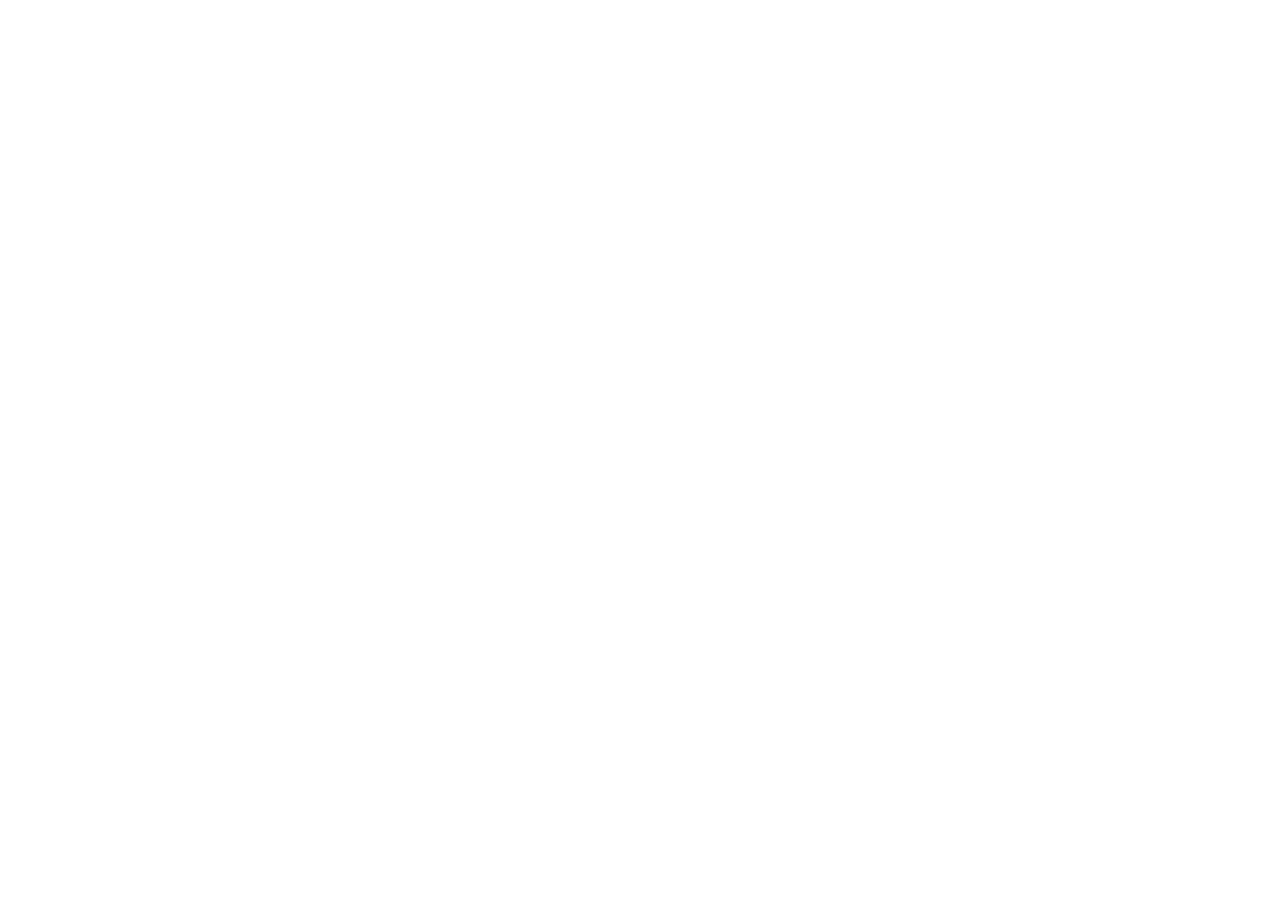
==== src/index.html @ 9cf63f3c "start" ====
<!DOCTYPE html>
<html lang="en">
<head>
    <meta charset="UTF-8">
    <meta name="viewport" content="width=device-width, initial-scale=1.0">
    <title>Document</title>
</head>
<body>
    
</body>
</html>
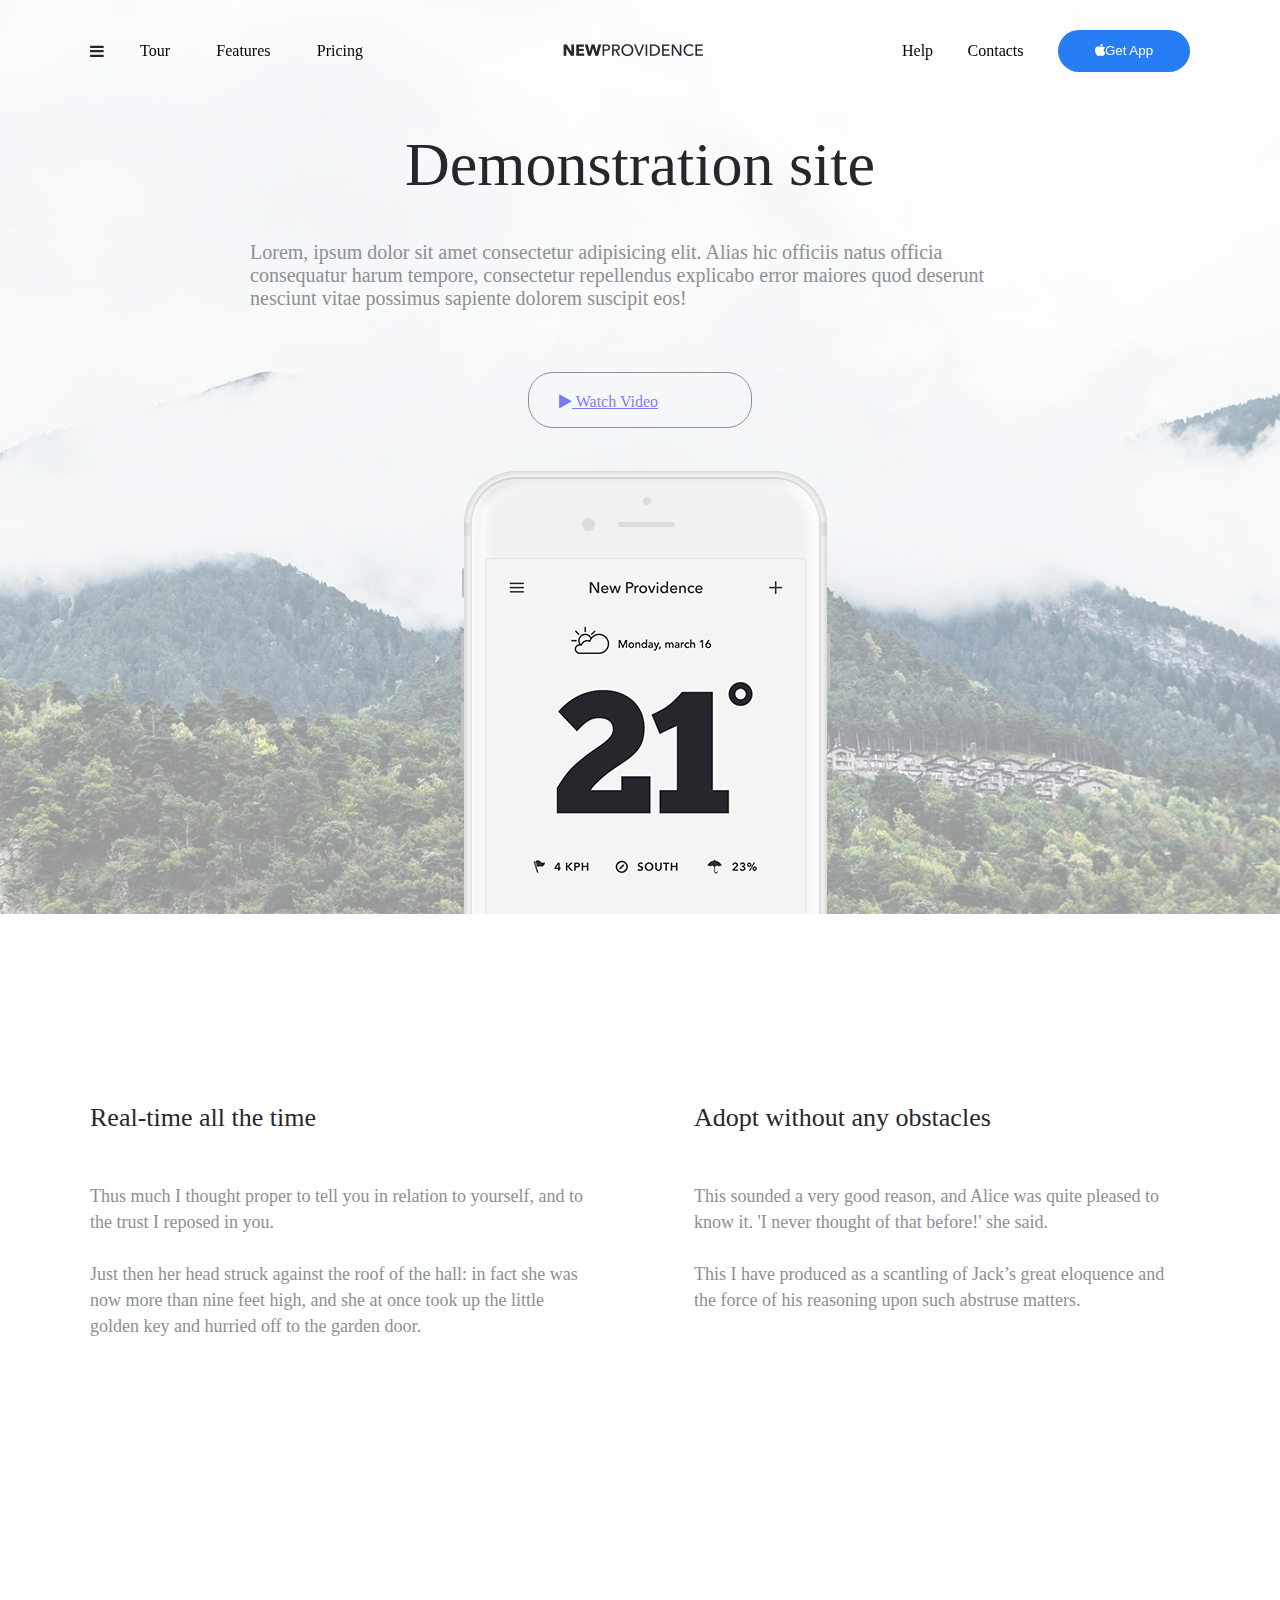
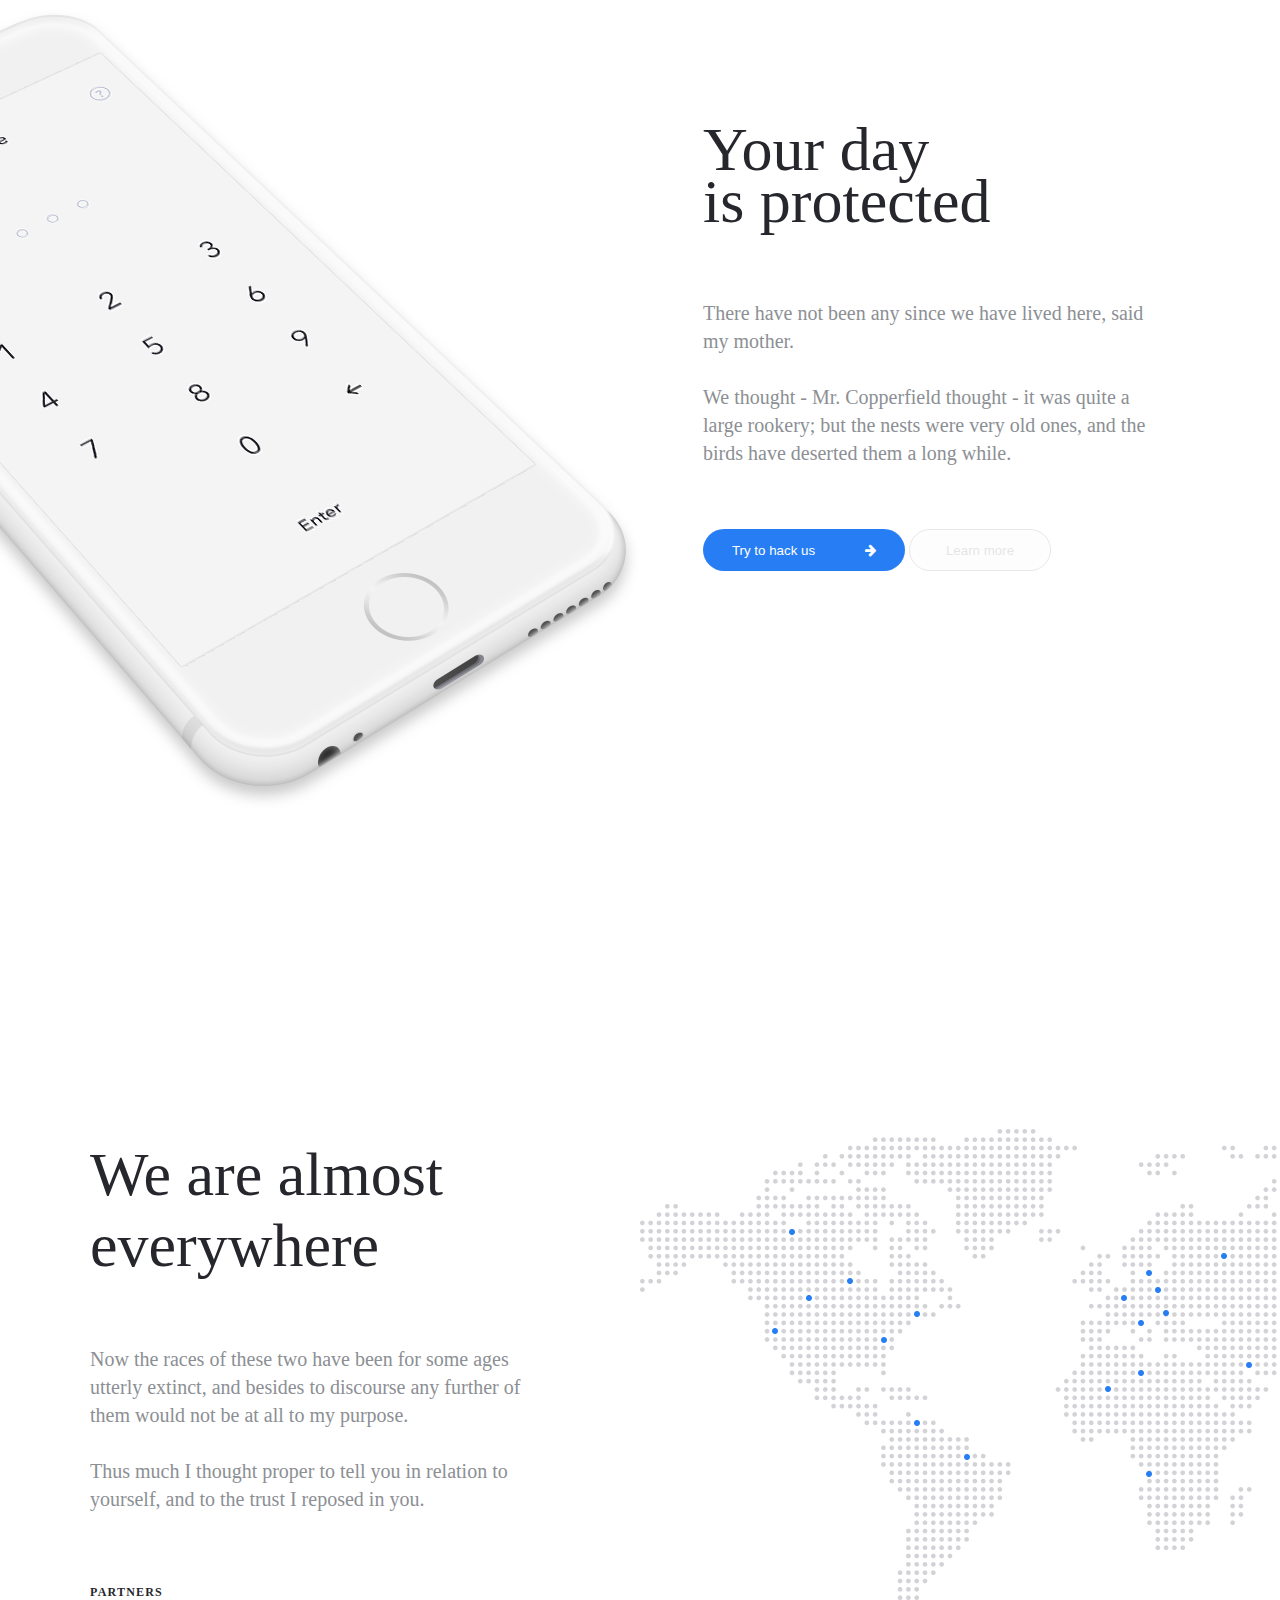
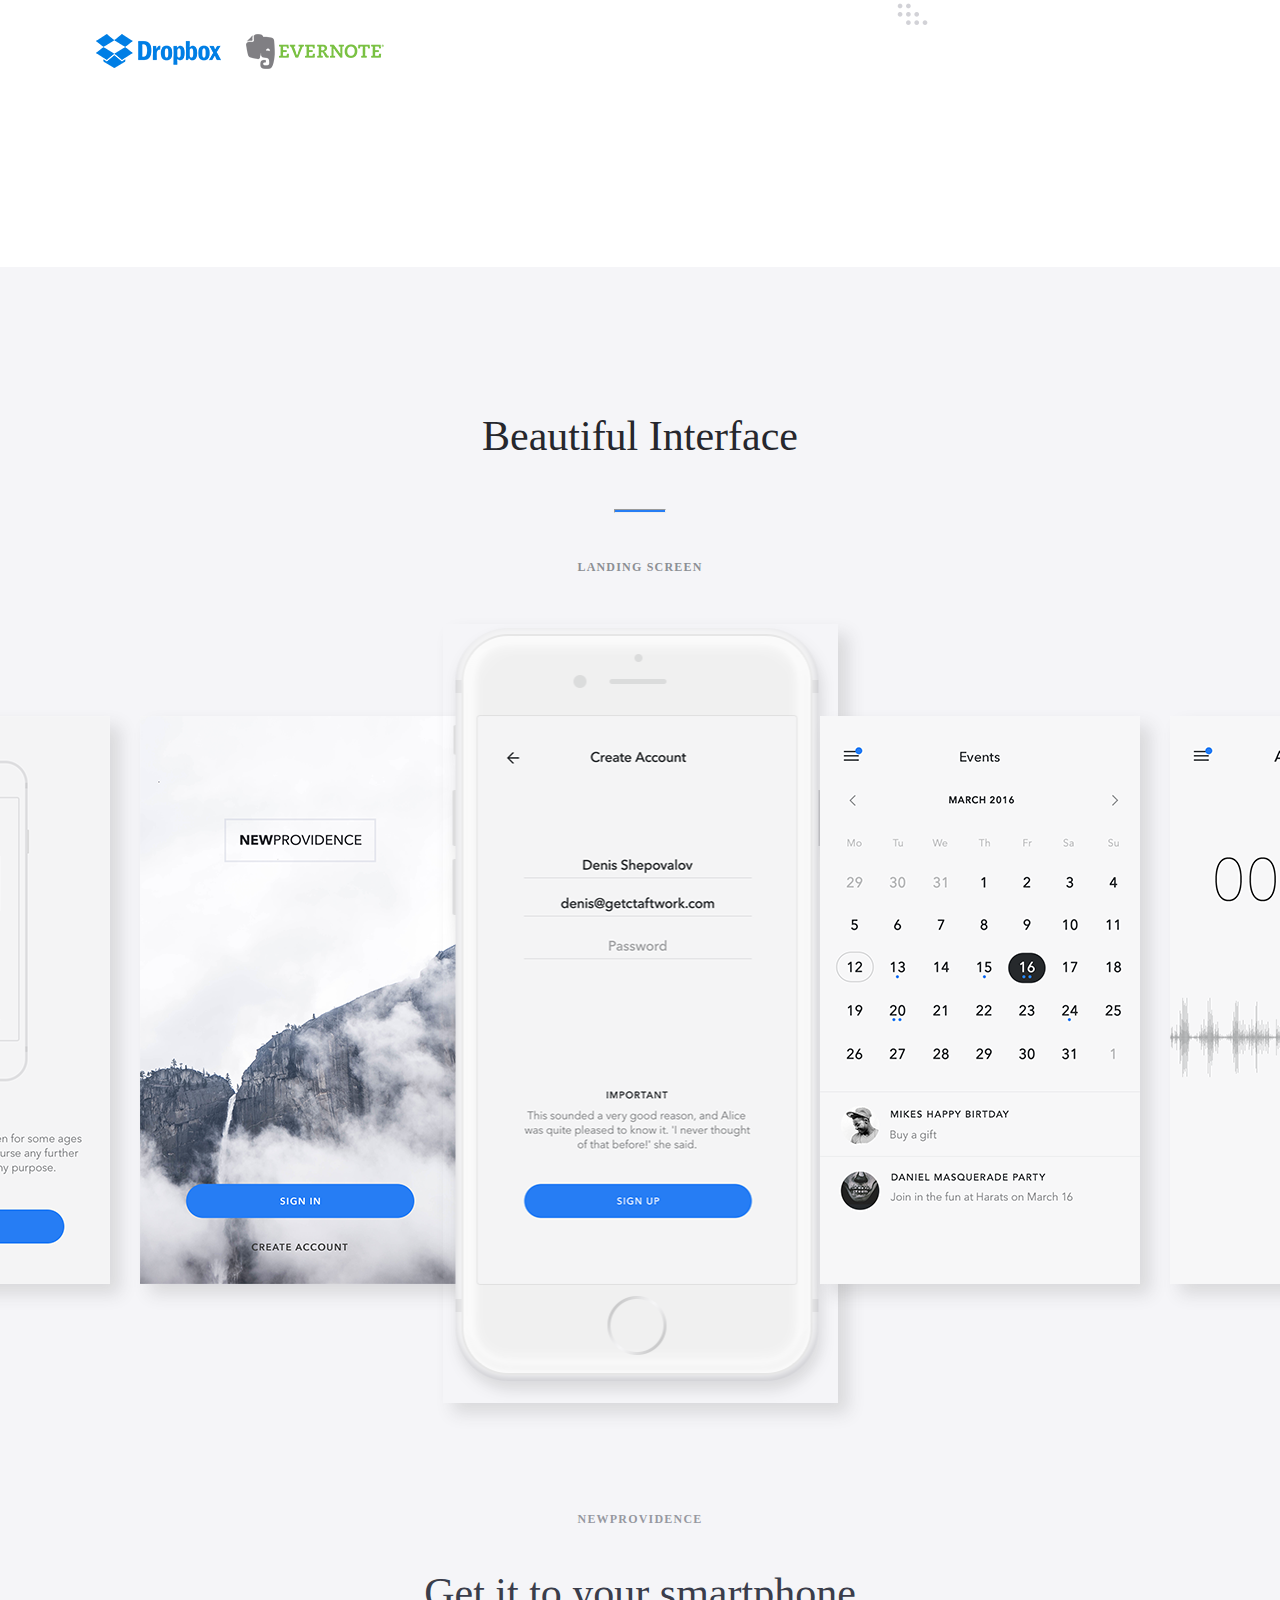
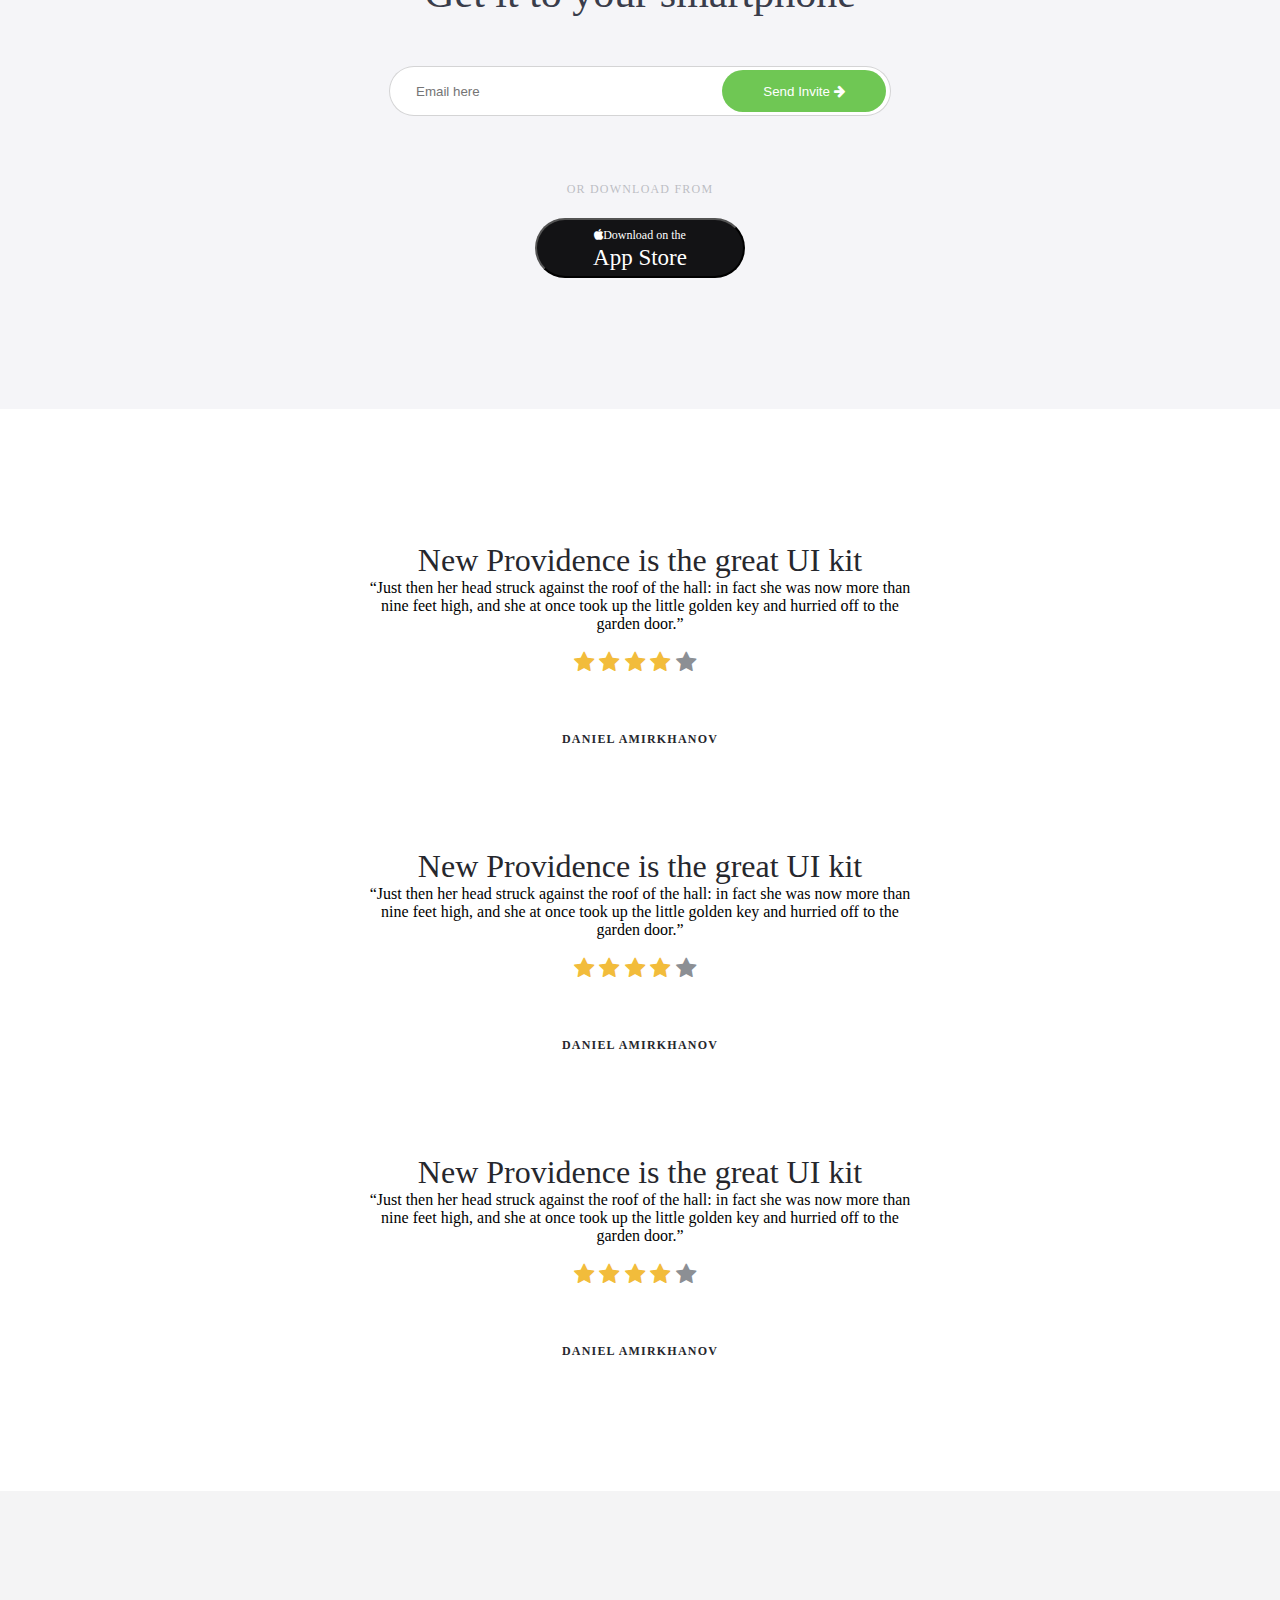
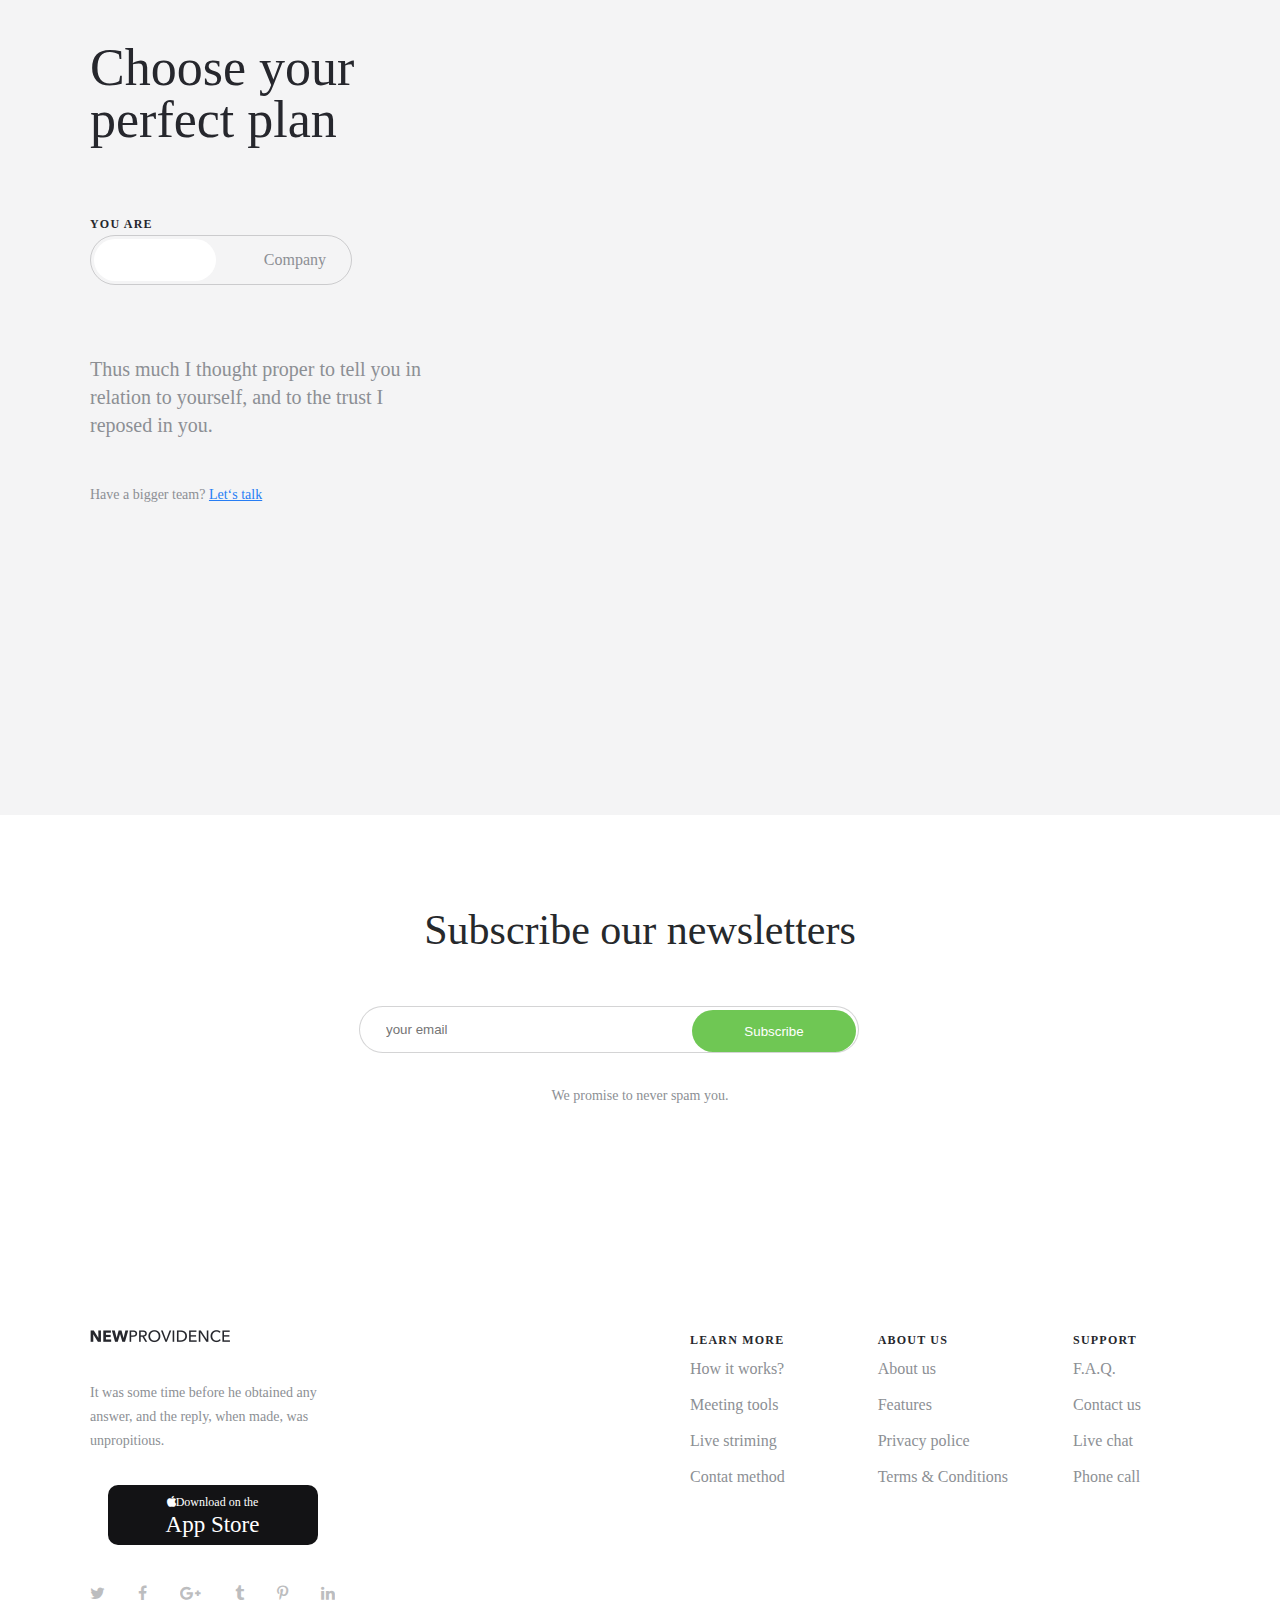
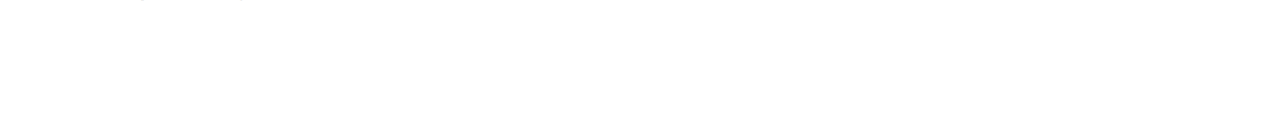
==== commit c35767c2: "final withot adaptation" ====
--- a/src/index.html
+++ b/src/index.html
@@ -4,8 +4,332 @@
     <meta charset="UTF-8">
     <meta name="viewport" content="width=device-width, initial-scale=1.0">
     <title>Document</title>
+    <link rel="stylesheet" href="fonts/font-awesome/css/font-awesome.min.css">
+    <link rel="stylesheet" href="css/normalize.css">
+    <link rel="stylesheet" href="css/animate.min.css">
+    <link rel="stylesheet" href="css/slick.css">
+    <!-- <link rel="stylesheet" href="css/slick-theme.css"> -->
+    <link rel="stylesheet" href="https://cdn.linearicons.com/free/1.0.0/icon-font.min.css">
+    <link rel="stylesheet" href="css/style.min.css">
 </head>
 <body>
-    
+<header>
+    <div class="header">
+        <div class="container">
+            <a class="bars" href="#"><i class="fa fa-bars"></i></a>
+            <div class="head">
+                <ul class="head-left">
+                    <li><a href="#">Tour</a></li>
+                    <li><a href="#">Features</a></li>
+                    <li><a href="#">Pricing</a></li>
+                </ul>
+                <img src="images/logo.png" alt="logo" class="logo">
+                <ul class="head-right">
+                    <li><a href="#">Help</a></li>
+                    <li><a href="#">Contacts</a></li>
+                    <button class="button"><i class="fa fa-apple"></i>Get  App</button>
+                </ul>
+            </div>
+            <div class="slide-menu">
+                <a href="#" class="close-menu"><i class="fa fa-times"></i></a>
+                <img src="images/logo-white.png" alt="logo" class="slide-menu-logo">
+                <ul>
+                    <li><a href="#">Tour</a></li>
+                    <li><a href="#">Features</a></li>
+                    <li><a href="#">Pricing</a></li>
+                    <li><a href="#">Help</a></li>
+                    <li><a href="#">Contacts</a></li>
+                    <li><button class="button"><i class="fa fa-apple"></i>Get  App</button></li>
+                </ul>
+                <div class="slide-menu-bottom">
+                    <div class="link-1">Made with love by <a href="#">Craft Work</a></div>
+                    <div class="link-2">Developed by <a href="#">Rui Bogas</a></div>
+                    <ul class="social">
+                        <li><a href="#"><i class="fa fa-twitter"></i></a></li>
+                        <li><a href="#"><i class="fa fa-facebook"></i></a></li>
+                        <li><a href="#"><i class="fa fa-google-plus"></i></a></li>
+                        <li><a href="#"><i class="fa fa-tumblr"></i></a></li>
+                        <li><a href="#"><i class="fa fa-linkedin"></i></a></li>
+                        <li><a href="#"><i class="fa fa-pinterest-p"></i></a></li>
+                    </ul>
+                </div>
+            </div>
+        </div>
+    </div>
+</header>
+<section class="promo">
+    <div class="container">
+        <h1 class="wow fadeInUp">Demonstration site</h1>
+        <p class="wow fadeInUp">Lorem, ipsum dolor sit amet consectetur adipisicing elit. Alias hic officiis natus officia consequatur harum tempore, consectetur repellendus explicabo error maiores quod deserunt nesciunt vitae possimus sapiente dolorem suscipit eos!</p>
+        <a href="https://vimeo.com/74220509" class="promo-button wow fadeInUp lightbox mfp-iframe" data-wow-delay=".3s" data-effect="mfp-zoom-in"><i class="fa fa-play"></i> Watch Video</a>
+        <img src="images/header_iphone.png" alt="iphone" class="iphone wow fadeInUp">
+    </div>
+</section>
+<section class="time">
+    <div class="container">
+        <div class="wrapper">
+            <div class="items wow fadeInUp">
+                <div class="f-icon"><i class="lnr lnr-lock"></i></div>
+                <div class="items-title">Real-time all the time</div>
+                <div class="items-descr">
+                    Thus much I thought proper to tell you in relation to yourself, and to the trust I reposed in you. <br><br>
+                    Just then her head struck against the roof of the hall: in fact she was now more than nine feet high, and she at once took up the little golden key and hurried off to the garden door.
+                </div>
+            </div>
+            <div class="items wow fadeInUp">
+                <div class="f-icon"><i class="lnr lnr-clock"></i></div>
+                <div class="items-title">Adopt without any obstacles</div>
+                <div class="items-descr">
+                    This sounded a very good reason, and Alice was quite pleased to know it. 'I never thought of that before!' she said. <br><br>
+                    This I have produced as a scantling of Jack’s great eloquence and the force of his reasoning upon such abstruse matters.
+                </div>
+            </div>
+        </div>
+    </div>
+</section>
+<section class="protected">
+    <div class="container">
+        <div class="protected-item">
+            <h2>Your day <br>
+                is protected</h2>
+            <div class="protected-item-descr">There have not been any since we have lived here, said my mother. <br><br>
+            We thought - Mr. Copperfield thought - it was quite a large rookery; but the nests were very old ones, and the birds have deserted them a long while.</div>
+            <div class="buttons">
+                <button class="protected-item-button-blue">Try to hack us<i class="fa fa-arrow-right"></i></button>
+                <button class="protected-item-button-trans">Learn more</button>
+            </div>
+        </div>
+        <div class="iphone-left wow fadeInLeft">
+            <img src="images/iphone-feature.png" alt="iphone">
+        </div>
+    </div>
+</section>
+<section class="map">
+    <div class="container">
+        <div class="map-item">
+            <h2>We are almost<br>
+                everywhere</h2>
+            <div class="map-item-descr">
+                Now the races of these two have been for some ages utterly extinct, and besides to discourse any further of them would not be at all to my purpose. <br><br>
+                Thus much I thought proper to tell you in relation to yourself, and to the trust I reposed in you.
+            </div>
+            <div class="title">Partners</div>
+            <div class="map-item-icons">
+                <img src="images/dropbox.png" alt="dropbox">
+                <img src="images/evernote.png" alt="evernote">
+            </div>
+        </div>
+        <div class="map-world wow fadeInRight">
+            <img src="images/map.png" alt="map">
+        </div>
+    </div>
+</section>
+<section class="interface">
+    <h2>Beautiful Interface</h2>
+    <hr>
+    <div class="title">Landing Screen</div>
+    <div class="interface-wrapper wow fadeIn">
+        <img src="images/interface/img-1.png" alt="screen" class="image-1">
+        <img src="images/interface/img-2.png" alt="screen" class="image-2">
+        <img src="images/interface/main-img.png" alt="screen" class="image-3">
+        <img src="images/interface/img-3.png" alt="screen" class="image-4">
+        <img src="images/interface/img-4.png" alt="screen" class="image-5">
+    </div>
+</section>
+<section class="get">
+    <div class="container">
+        <div class="get-title">NewProvidence</div>
+        <h2>Get it to your smartphone</h2>
+        <form action="">
+            <div class="get-form">
+                <input type="email" placeholder="Email here">
+                <button class="get-form-button">Send Invite <i class="fa fa-arrow-right"></i></button>
+            </div>
+        </form>
+        <div class="get-subtitle">or Download From</div>
+        <button class="get-download"><i class="fa fa-apple"></i>Download on the <br><span class="app-store">App Store</span></button>
+    </div>
+</section>
+<div class="carousel">
+    <div class="carousel-inner">
+        <div>
+            <h3>New Providence is the great UI kit</h3>
+            <p>“Just then her head struck against the roof of the hall: in fact she was now more than nine feet high, and she at once took up the little golden key and hurried off to the garden door.”</p>
+            <div class="star-rating">
+                <i class="fa fa-star gold-star"></i>
+                <i class="fa fa-star gold-star"></i>
+                <i class="fa fa-star gold-star"></i>
+                <i class="fa fa-star gold-star"></i>
+                <i class="fa fa-star"></i>
+            </div>
+            <p class="customer-name">Daniel Amirkhanov</p>           
+        </div>
+        <div>
+            <h3>New Providence is the great UI kit</h3>
+            <p>“Just then her head struck against the roof of the hall: in fact she was now more than nine feet high, and she at once took up the little golden key and hurried off to the garden door.”</p>
+            <div class="star-rating">
+                <i class="fa fa-star gold-star"></i>
+                <i class="fa fa-star gold-star"></i>
+                <i class="fa fa-star gold-star"></i>
+                <i class="fa fa-star gold-star"></i>
+                <i class="fa fa-star"></i>
+            </div>
+            <p class="customer-name">Daniel Amirkhanov</p>  
+        </div>
+        <div>
+            <h3>New Providence is the great UI kit</h3>
+            <p>“Just then her head struck against the roof of the hall: in fact she was now more than nine feet high, and she at once took up the little golden key and hurried off to the garden door.”</p>
+            <div class="star-rating">
+                <i class="fa fa-star gold-star"></i>
+                <i class="fa fa-star gold-star"></i>
+                <i class="fa fa-star gold-star"></i>
+                <i class="fa fa-star gold-star"></i>
+                <i class="fa fa-star"></i>
+            </div>
+            <p class="customer-name">Daniel Amirkhanov</p>  
+        </div>
+    </div>
+</div>
+<section class="plan">
+    <div class="container">
+       <div class="wrapper">
+            <div class="choose">
+                <h2>Choose your <br> perfect plan</h2>
+                <div class="subtitle">You are</div>
+                <div class="switch">
+                    <div class="switch-toggles">
+                        <div class="individual">Individual</div>
+                        <div class="company">Company</div>
+                    </div>
+                </div>
+                <div class="descr">Thus much I thought proper to tell you in <br> relation to yourself, and to the trust I <br> reposed in you.</div>
+                <div class="big-team">Have a bigger team? <a href="#">Let‘s talk</a></div>
+            </div>
+            
+            <div class="price-tables">
+                <div class="individual">
+                    <div class="price-table highlighted">
+                        <div class="table-inner starter">
+                            <div class="title">Starter</div>
+                            <div class="price">Free</div>
+                            <div class="phrase">Build your schedule <br> every day</div>
+                            <ul class="list">
+                                <li><i class="fa fa-check"></i>Unlimeted events</li>
+                                <li><i class="fa fa-check"></i>Connect Dropbox & Evernote</li>
+                            </ul>
+                            <button class="blue-button">Get started</button>
+                        </div>
+                    </div>
+                    <div class="price-table">
+                        <div class="table-inner pro">
+                            <div class="title">Pro</div>
+                            <div class="price">$4.99</div>
+                            <div class="phrase">Make your life <br> better</div>
+                            <ul class="list">
+                                <li><i class="fa fa-check"></i>Unlimeted events</li>
+                                <li><i class="fa fa-check"></i>Connect Dropbox & Evernote</li>
+                                <li><i class="fa fa-check"></i>Personal Assistant</li>
+                            </ul>
+                            <button class="trans-button">Make me a Pro</button>
+                        </div>
+                    </div>
+                </div>
+
+                <div class="company">
+                    <div class="price-table highlighted">
+                        <div class="table-inner starter">
+                            <div class="title">Starter</div>
+                            <div class="price">Free</div>
+                            <div class="phrase">Build your schedule <br> every day</div>
+                            <ul class="list">
+                                <li><i class="fa fa-check"></i>Unlimeted events</li>
+                                <li><i class="fa fa-check"></i>Connect Dropbox & Evernote</li>
+                            </ul>
+                            <button class="blue-button">Get started</button>
+                        </div>
+                    </div>
+                    <div class="price-table">
+                        <div class="table-inner pro">
+                            <div class="title">Pro</div>
+                            <div class="price">$4.99</div>
+                            <div class="phrase">Make your life <br> better</div>
+                            <ul class="list">
+                                <li><i class="fa fa-check"></i>Unlimeted events</li>
+                                <li><i class="fa fa-check"></i>Connect Dropbox & Evernote</li>
+                                <li><i class="fa fa-check"></i>Personal Assistant</li>
+                            </ul>
+                            <button class="trans-button">Make me a Pro</button>
+                        </div>
+                    </div>
+                </div>
+            </div>
+       </div>
+    </div>
+</section>
+<section class="subscribe">
+    <div class="container">
+        <h2>Subscribe our newsletters</h2>
+        <form action="">
+            <div class="subscribe-form">
+                <input type="email" placeholder="your email">
+                <button class="subscribe-form-button">Subscribe</button>
+            </div>
+        </form>
+        <div class="promise">
+            We promise to never spam you.
+        </div>
+    </div>
+</section>
+<footer class="footer">
+    <div class="container">
+        <div class="wrapper">
+            <div class="footer-left">
+                <img src="images/logo.png" alt="logo">
+                <div class="footer-descr">It was some time before he obtained any answer, and the reply, when made, was unpropitious.</div>
+                <button class="get-download"><i class="fa fa-apple"></i>Download on the <br><span class="app-store">App Store</span></button>
+                <ul class="socials">
+                    <li><a href="#"><i class="fa fa-twitter"></i></a></li>
+                    <li><a href="#"><i class="fa fa-facebook"></i></a></li>
+                    <li><a href="#"><i class="fa fa-google-plus"></i></a></li>
+                    <li><a href="#"><i class="fa fa-tumblr"></i></a></li>
+                    <li><a href="#"><i class="fa fa-pinterest-p"></i></a></li>
+                    <li><a href=""><i class="fa fa-linkedin"></i></a></li>
+                </ul>
+            </div>
+            <div class="footer-list-1">
+                <ul>
+                    <li><p class="title">Learn More</p></li>
+                    <li><a href="#">How it works?</a></li>
+                    <li><a href="#">Meeting tools</a></li>
+                    <li><a href="#">Live striming</a></li>
+                    <li><a href="#">Contat method</a></li>
+                </ul>
+            </div>
+            <div class="footer-list-2">
+                <ul>
+                    <li><p class="title">About Us</p></li>
+                    <li><a href="#">About us</a></li>
+                    <li><a href="#">Features</a></li>
+                    <li><a href="#">Privacy police</a></li>
+                    <li><a href="#">Terms & Conditions</a></li>
+                </ul>
+            </div>
+            <div class="footer-list-3">
+                <ul>
+                    <li><p class="title">Support</p></li>
+                    <li><a href="#">F.A.Q.</a></li>
+                    <li><a href="#">Contact us</a></li>
+                    <li><a href="#">Live chat</a></li>
+                    <li><a href="#">Phone call</a></li>
+                </ul>
+            </div>
+        </div>
+    </div>
+</footer>
+<script src="js/jquery-2.1.4.min.js"></script>
+<script src="js/slick.min.js"></script>
+<script src="js/wow.min.js"></script>
+<script src="js/jquery.magnific-popup.min.js"></script>
+<script src="js/script.js"></script>
 </body>
 </html>--- a/src/css/style.min.css
+++ b/src/css/style.min.css
@@ -0,0 +1,2 @@
+*{padding:0;margin:0}.container{width:1100px;margin:0 auto}.header.active{background-color:#ffffff;padding:24px 0;-webkit-box-shadow:0 1px 10px rgba(0,0,0,0.15);box-shadow:0 1px 10px rgba(0,0,0,0.15)}.header{width:100vw;position:fixed;padding:44px 0;background-color:transparent;z-index:3;-webkit-transition:all 0.37s cubic-bezier(0, 0, 0.58, 1);transition:all 0.37s cubic-bezier(0, 0, 0.58, 1);top:0;left:0}.header .head{display:-webkit-box;display:-ms-flexbox;display:flex;width:100%;height:13px;-webkit-box-pack:justify;-ms-flex-pack:justify;justify-content:space-between;-webkit-box-align:center;-ms-flex-align:center;align-items:center}.header .head-left{margin-left:50px;display:-webkit-box;display:-ms-flexbox;display:flex;width:223px;list-style-type:none;-webkit-box-pack:justify;-ms-flex-pack:justify;justify-content:space-between}.header .head-left a{color:#000;text-decoration:none}.header .head-right{display:-webkit-box;display:-ms-flexbox;display:flex;width:288px;list-style-type:none;-webkit-box-pack:justify;-ms-flex-pack:justify;justify-content:space-between;-webkit-box-align:center;-ms-flex-align:center;align-items:center}.header .head-right a{color:#000;text-decoration:none}.header .head-right .button{width:132px;height:42px;background-color:#267df4;border-radius:21.0px;color:#fff;border:none}.header .bars{color:#26272d;text-decoration:none;position:absolute;top:50%;margin-top:-8px;z-index:2}.header .slide-menu.open{left:0}.header .slide-menu{position:fixed;display:block;width:320px;max-width:650px;height:100%;left:-400px;top:0;padding:40px;z-index:50;background:#26272d;-webkit-transition:left 0.7s cubic-bezier(0.545, 0, 0.05, 1);transition:left 0.7s cubic-bezier(0.545, 0, 0.05, 1)}.header .slide-menu .close-menu{position:absolute;color:#ffffff;right:20px;top:52px}.header .slide-menu ul{margin-top:40px}.header .slide-menu ul li{display:block;margin:12px 0}.header .slide-menu ul li a{color:#fff;text-decoration:none}.header .slide-menu ul li a:hover{color:#267df4}.header .slide-menu ul li:last-child{margin-top:20px}.header .slide-menu ul .button{width:132px;height:42px;background-color:#267df4;border-radius:21.0px;color:#fff;border:none}.header .slide-menu-bottom{margin-top:140px}.header .slide-menu-bottom .link-1{color:#ddd}.header .slide-menu-bottom .link-1 a{color:#267df4}.header .slide-menu-bottom .link-2{color:#ddd}.header .slide-menu-bottom .link-2 a{color:#267df4}.header .slide-menu-bottom .social{display:-webkit-box;display:-ms-flexbox;display:flex;width:170px;-webkit-box-pack:justify;-ms-flex-pack:justify;justify-content:space-between;-webkit-box-align:center;-ms-flex-align:center;align-items:center}.promo{height:914px;position:relative;background:url(../images/banner_background.jpg) center center/cover no-repeat;overflow:hidden}.promo h1{font-size:62px;margin-top:128px;text-align:center;line-height:72px;font-weight:400;color:#26272d}.promo p{width:780px;margin:41px auto 0;font-size:20px;font-weight:400;color:#8c8f94}.promo .iphone{position:absolute;bottom:-310px;left:50%;margin-left:-179px}.promo-button{display:block;margin:62px auto 0;width:162px;height:14px;opacity:0.5;border:1.0px solid #26272d;border-radius:25px;padding:20px 30px}.time{min-height:500px;padding:142px 0 167px}.time .wrapper{display:-webkit-box;display:-ms-flexbox;display:flex;-webkit-box-pack:justify;-ms-flex-pack:justify;justify-content:space-between}.time .wrapper .items{width:496px}.time .wrapper .items-title{font-size:26px;margin-top:45px;line-height:34px;font-weight:300;color:#26272d}.time .wrapper .items-descr{font-size:18px;margin-top:48px;line-height:26px;font-weight:400;color:#8c8f94}.time .wrapper .items .f-icon{font-size:42px;color:#267df4}.protected{min-height:800px;position:relative}.protected-item{width:469px;margin-left:613px}.protected-item h2{font-size:62px;line-height:52px;font-weight:400;color:#26272d}.protected-item-descr{margin-top:72px;font-size:20px;line-height:28px;font-weight:400;color:#8c8f94}.protected-item .buttons{margin-top:62px}.protected-item-button-blue{width:202px;height:42px;background-color:#267df4;border-radius:21.0px;border:none;color:#fff}.protected-item-button-blue:focus{outline:none}.protected-item-button-blue i{margin-left:50px}.protected-item-button-trans{width:142px;height:42px;opacity:0.1;border:1.0px solid #26272d;border-radius:21.0px;color:#000}.protected .iphone-left{position:absolute;bottom:110px;right:50%}.map{min-height:500px;padding:216px 0 198px;overflow:hidden;position:relative}.map-item{width:469px}.map-item h2{font-size:62px;font-weight:400;color:#26272d}.map-item-descr{margin-top:64px;font-size:20px;line-height:28px;font-weight:400;color:#8c8f94}.map-item .title{margin-top:68px;font-size:12px;line-height:22px;font-weight:700;text-transform:uppercase;letter-spacing:0.1em;color:#26272d}.map-item-icons{margin-top:31px;width:294px;display:-webkit-box;display:-ms-flexbox;display:flex;-webkit-box-pack:justify;-ms-flex-pack:justify;justify-content:space-between}.map-world{position:absolute;left:50%;top:206px}.interface{min-height:900px;padding:143px 0 123px;background-color:#f5f5f8;overflow:hidden}.interface h2{font-size:42px;text-align:center;line-height:52px;font-weight:400;color:#26272d}.interface hr{width:50px;height:2px;background-color:#267df4;border-radius:1.0px;margin:47px auto 0}.interface .title{margin-top:43px;text-align:center;font-size:12px;line-height:22px;font-weight:700;text-transform:uppercase;letter-spacing:0.1em;color:#8c8f94}.interface-wrapper{position:relative;margin-top:46px}.interface-wrapper .image-1{position:absolute;left:-210px;top:92px;-webkit-box-shadow:10px 10px 16px 0px rgba(61,61,62,0.15);box-shadow:10px 10px 16px 0px rgba(61,61,62,0.15)}.interface-wrapper .image-2{position:absolute;top:92px;left:140px;-webkit-box-shadow:10px 10px 16px 0px rgba(61,61,62,0.15);box-shadow:10px 10px 16px 0px rgba(61,61,62,0.15)}.interface-wrapper .image-3{position:absolute;top:0;left:50%;-webkit-transform:translateX(-50%);transform:translateX(-50%);-webkit-box-shadow:10px 10px 16px 0px rgba(61,61,62,0.15);box-shadow:10px 10px 16px 0px rgba(61,61,62,0.15)}.interface-wrapper .image-4{position:absolute;top:92px;right:140px;-webkit-box-shadow:10px 10px 16px 0px rgba(61,61,62,0.15);box-shadow:10px 10px 16px 0px rgba(61,61,62,0.15)}.interface-wrapper .image-5{position:absolute;top:92px;right:-210px;-webkit-box-shadow:10px 10px 16px 0px rgba(61,61,62,0.15);box-shadow:10px 10px 16px 0px rgba(61,61,62,0.15)}.get{min-height:350px;background-color:#f5f5f8;padding:75px 0 131px}.get-title{text-align:center;opacity:0.5;font-size:12px;line-height:22px;font-weight:700;text-transform:uppercase;letter-spacing:0.1em;color:#3a3d4b}.get h2{margin-top:37px;text-align:center;font-size:42px;line-height:52px;font-weight:400;color:#3a3d4b}.get-form{display:-webkit-box;display:-ms-flexbox;display:flex;position:relative;margin:47px auto 0;width:502px;height:50px}.get-form input{border:1px solid rgba(38,39,45,0.2);border-radius:25.0px;width:inherit;padding:18px 26px}.get-form-button{width:164px;height:42px;position:absolute;background-color:#6fc754;border-radius:21px;left:333px;top:4px;color:#fff;border:none}.get-form-button:focus{outline:none}.get-subtitle{margin-top:66px;text-align:center;opacity:0.3;font-size:12px;line-height:1.2;font-weight:400;text-transform:uppercase;letter-spacing:0.1em;color:#3a3d4b}.get-download{width:210px;height:60px;display:block;background-color:#131315;border-radius:30px;margin:22px auto 0;font-family:Lato;font-size:12px;line-height:24px;font-weight:400;color:#ffffff}.get-download .app-store{font-size:23px;line-height:22px}.carousel{margin:132px;position:relative}.carousel div{margin:100px auto 0;width:554px;border:none}.carousel div:focus{outline:none}.carousel div h3{font-size:32px;line-height:38px;font-weight:300;text-align:center;color:#26272d}.carousel div .star-rating{margin-top:17px;color:#8c8f94;font-size:22px;margin-left:38%}.carousel div .star-rating .gold-star{color:#f2bc3b}.carousel div p{text-align:center}.carousel div .customer-name{margin-top:56px;font-size:12px;font-weight:700;text-transform:uppercase;letter-spacing:0.1em;color:#26272d}.slick-prev,.slick-next{position:absolute;background-color:#fff;border:none;top:44px;font-size:40px;opacity:0.2;color:#26292c;border-radius:1.5px}.slick-prev:focus,.slick-next:focus{outline:none}.slick-prev{left:-100px}.slick-next{right:-100px}.slick-dots{position:absolute;top:30px;list-style:none}.slick-dots li{display:inline-block;text-align:center;margin:0 45px;padding:0;cursor:pointer;opacity:0.3}.slick-dots li:nth-child(1) button{font-size:0;line-height:0;display:block;border-radius:50%;width:90px;height:90px;padding:5px;cursor:pointer;color:transparent;border:0;outline:none;background-image:url(../images/user1.jpg)}.slick-dots li:nth-child(2) button{font-size:0;line-height:0;display:block;border-radius:50%;width:90px;height:90px;padding:5px;cursor:pointer;color:transparent;border:0;outline:none;background-image:url(../images/user2.jpg)}.slick-dots li:nth-child(3) button{font-size:0;line-height:0;display:block;border-radius:50%;width:90px;height:90px;padding:5px;cursor:pointer;color:transparent;border:0;outline:none;background-image:url(../images/user3.jpg)}.slick-dots li.slick-active button{-webkit-transform:scale(1.5, 1.5);transform:scale(1.5, 1.5);-webkit-transition:1s;transition:1s;opacity:1}.plan{min-height:650px;padding:151px 0 123px;background-color:#f4f4f5}.plan .wrapper{display:-webkit-box;display:-ms-flexbox;display:flex;-webkit-box-pack:justify;-ms-flex-pack:justify;justify-content:space-between}.plan .wrapper h2{font-size:52px;line-height:52px;font-weight:400;color:#26272d}.plan .wrapper .subtitle{font-size:12px;line-height:22px;font-weight:700;text-transform:uppercase;letter-spacing:0.1em;color:#26272d;margin-top:67px}.plan .wrapper .switch{margin-bottom:70px}.plan .wrapper .switch-toggles{position:relative;display:-webkit-box;display:-ms-flexbox;display:flex;-webkit-box-pack:justify;-ms-flex-pack:justify;justify-content:space-between;-webkit-box-align:center;-ms-flex-align:center;align-items:center;width:262px;height:50px;border:1px solid rgba(38,39,45,0.2);border-radius:30px;padding:0 25px 0;-webkit-box-sizing:border-box;box-sizing:border-box}.plan .wrapper .switch-toggles .individual{position:relative;width:130px;color:#8c8f94;font-size:16px;cursor:pointer;text-align:left;-webkit-transition:color 0.7s cubic-bezier(0.545, 0, 0.05, 1);transition:color 0.7s cubic-bezier(0.545, 0, 0.05, 1)}.plan .wrapper .switch-toggles .company{position:relative;width:130px;color:#8c8f94;font-size:16px;cursor:pointer;text-align:right;-webkit-transition:color 0.7s cubic-bezier(0.545, 0, 0.05, 1);transition:color 0.7s cubic-bezier(0.545, 0, 0.05, 1)}.plan .wrapper .switch-toggles:after{position:absolute;content:"";width:122px;height:42px;background:#fff;left:3px;top:3px;border-radius:30px;-webkit-transition:0.7s;transition:0.7s}.plan .wrapper .descr{font-size:20px;line-height:28px;font-weight:400;color:#8c8f94}.plan .wrapper .big-team{margin-top:44px;font-size:14px;line-height:24px;font-weight:400;color:#8c8f94}.plan .wrapper .big-team a{text-decoration:underline;color:#267df4}.plan .wrapper .price-tables .individual{display:-webkit-box;display:-ms-flexbox;display:flex;position:relative;width:100%;opacity:0;-webkit-transform:scale(0.95);transform:scale(0.95);transition:opacity 0.97s, -webkit-transform 0.97s;-webkit-transition:opacity 0.97s, -webkit-transform 0.97s;transition:opacity 0.97s, transform 0.97s;transition:opacity 0.97s, transform 0.97s, -webkit-transform 0.97s;-webkit-transition-timing-function:cubic-bezier(0.545, 0, 0.05, 1);transition-timing-function:cubic-bezier(0.545, 0, 0.05, 1)}.plan .wrapper .price-tables .individual .price-table{width:340px;display:none;padding:20px 0}.plan .wrapper .price-tables .individual .price-table .title{font-size:32px;line-height:38px;font-weight:300;text-align:center}.plan .wrapper .price-tables .individual .price-table .table-inner{background-color:#ebebed;padding:40px 15px 50px;-webkit-box-sizing:border-box;box-sizing:border-box}.plan .wrapper .price-tables .individual .price-table .price{padding:5px 10px;border:1px solid rgba(38,39,45,0.2);border-radius:30px;width:63px;height:28px;-webkit-box-sizing:border-box;box-sizing:border-box;margin:29px auto 0}.plan .wrapper .price-tables .individual .price-table .phrase{margin-top:56px;font-size:20px;line-height:28px;font-weight:400;color:#8c8f94;text-align:center}.plan .wrapper .price-tables .individual .price-table .list{margin-top:47px;font-size:16px;line-height:24px;font-weight:400;color:#26292c;text-align:center}.plan .wrapper .price-tables .individual .price-table .list i{color:#6fc754}.plan .wrapper .price-tables .individual .price-table .list li{list-style-type:none;line-height:40px}.plan .wrapper .price-tables .individual .price-table .blue-button{margin:89px auto 0;display:block;border:none;width:212px;height:42px;background-color:#267df4;border-radius:21.0px;font-size:16px;line-height:1.2;font-weight:400;color:#ffffff}.plan .wrapper .price-tables .individual .price-table .blue-button:focus{outline:none}.plan .wrapper .price-tables .individual .price-table .trans-button{display:block;width:202px;height:42px;margin:47px auto 0;border:1.0px solid #267df4;border-radius:21.0px;font-size:16px;line-height:1.2;font-weight:400;color:#267df4}.plan .wrapper .price-tables .individual .price-table .trans-button:focus{outline:none}.plan .wrapper .price-tables .individual .price-table.highlighted{z-index:2;padding:0;-webkit-box-shadow:15px 25px 50px 0px rgba(92,95,101,0.2);box-shadow:15px 25px 50px 0px rgba(92,95,101,0.2)}.plan .wrapper .price-tables .individual .price-table.highlighted .table-inner{background-color:#ffffff;padding:60px 15px 70px}.plan .wrapper .price-tables .company{display:-webkit-box;display:-ms-flexbox;display:flex;position:relative;width:100%;opacity:0;-webkit-transform:scale(0.95);transform:scale(0.95);transition:opacity 0.97s, -webkit-transform 0.97s;-webkit-transition:opacity 0.97s, -webkit-transform 0.97s;transition:opacity 0.97s, transform 0.97s;transition:opacity 0.97s, transform 0.97s, -webkit-transform 0.97s;-webkit-transition-timing-function:cubic-bezier(0.545, 0, 0.05, 1);transition-timing-function:cubic-bezier(0.545, 0, 0.05, 1)}.plan .wrapper .price-tables .company .price-table{width:340px;display:none;padding:20px 0}.plan .wrapper .price-tables .company .price-table .title{font-size:32px;line-height:38px;font-weight:300;color:#26272d;text-align:center}.plan .wrapper .price-tables .company .price-table .table-inner{background-color:#ebebed;padding:40px 15px 50px;-webkit-box-sizing:content-box;box-sizing:content-box}.plan .wrapper .price-tables .company .price-table .price{padding:5px 10px;border:1px solid rgba(38,39,45,0.2);border-radius:30px;width:63px;height:28px;-webkit-box-sizing:border-box;box-sizing:border-box;margin:29px auto 0}.plan .wrapper .price-tables .company .price-table .phrase{margin-top:56px;font-size:20px;line-height:28px;font-weight:400;color:#8c8f94;text-align:center}.plan .wrapper .price-tables .company .price-table .list{margin-top:47px;font-size:16px;line-height:24px;font-weight:400;color:#26292c;text-align:center}.plan .wrapper .price-tables .company .price-table .list i{color:#6fc754}.plan .wrapper .price-tables .company .price-table .list li{list-style-type:none;line-height:40px}.plan .wrapper .price-tables .company .price-table .blue-button{margin:89px auto 0;border:none;display:block;width:212px;height:42px;background-color:#267df4;border-radius:21.0px;font-size:16px;line-height:1.2;font-weight:400;color:#ffffff}.plan .wrapper .price-tables .company .price-table .blue-button:focus{outline:none}.plan .wrapper .price-tables .company .price-table .trans-button{display:block;width:202px;height:42px;margin:47px auto 0;border:1.0px solid #267df4;border-radius:21.0px;font-size:16px;line-height:1.2;font-weight:400;color:#267df4}.plan .wrapper .price-tables .company .price-table .trans-button:focus{outline:none}.plan .wrapper .price-tables .company .price-table.highlighted{z-index:2;padding:0;-webkit-box-shadow:15px 25px 50px 0px rgba(92,95,101,0.2);box-shadow:15px 25px 50px 0px rgba(92,95,101,0.2)}.plan .wrapper .price-tables .company .price-table.highlighted .table-inner{background-color:#ffffff;padding:60px 15px 70px}.plan .price-tables .individual.active{opacity:1;-webkit-transform:scale(1);transform:scale(1)}.plan .price-tables .company.active{opacity:1;-webkit-transform:scale(1);transform:scale(1)}.plan .price-tables .individual.active .price-table{display:block}.plan .price-tables .company.active .price-table{display:block}.plan .switch .switch-toggles .individual.active{color:#26272d;z-index:5}.plan .switch .switch-toggles .company.active{color:#26272d;z-index:5}.plan .switch .switch-toggles.active:after{left:135px;top:3px}.subscribe{min-height:250px;padding:89px 0 86px}.subscribe h2{font-size:42px;line-height:52px;font-weight:400;color:#26292c;text-align:center}.subscribe-form{width:562px;height:50px;margin:50px auto 0;position:relative}.subscribe-form input{border:1px solid rgba(38,39,45,0.2);border-radius:25.0px;width:446px;padding:15px 26px}.subscribe-form-button{width:164px;height:42px;position:absolute;background-color:#6fc754;border-radius:21px;left:333px;top:4px;color:#fff;border:none}.subscribe-form-button:focus{outline:none}.subscribe .promise{margin-top:28px;text-align:center;font-size:14px;line-height:24px;font-weight:400;color:#8c8f94}.footer{min-height:300px;padding:89px 0 110px}.footer .wrapper{display:-webkit-box;display:-ms-flexbox;display:flex}.footer-descr{width:245px;margin-top:34px;font-size:14px;line-height:24px;font-weight:400;color:#8c8f94}.footer .get-download{margin-top:32px;border-radius:10px;border:none}.footer .socials{margin-top:40px;display:-webkit-box;display:-ms-flexbox;display:flex;-webkit-box-pack:justify;-ms-flex-pack:justify;justify-content:space-between}.footer .socials li{list-style-type:none}.footer .socials li a{text-decoration:none;color:#26272d;width:17px;height:14px;opacity:0.3}.footer-list-1{margin-left:355px}.footer-list-1 ul li{list-style-type:none}.footer-list-1 ul li .title{font-size:12px;line-height:22px;font-weight:700;text-transform:uppercase;letter-spacing:0.1em;color:#26272d}.footer-list-1 ul li a{font-size:16px;line-height:36px;font-weight:400;color:#8c8f94;text-decoration:none}.footer-list-2{margin-left:93px}.footer-list-2 ul li{list-style-type:none}.footer-list-2 ul li .title{font-size:12px;line-height:22px;font-weight:700;text-transform:uppercase;letter-spacing:0.1em;color:#26272d}.footer-list-2 ul li a{font-size:16px;line-height:36px;font-weight:400;color:#8c8f94;text-decoration:none}.footer-list-3{margin-left:65px}.footer-list-3 ul li{list-style-type:none}.footer-list-3 ul li .title{font-size:12px;line-height:22px;font-weight:700;text-transform:uppercase;letter-spacing:0.1em;color:#26272d}.footer-list-3 ul li a{font-size:16px;line-height:36px;font-weight:400;color:#8c8f94;text-decoration:none}
+/*# sourceMappingURL=style.min.css.map */